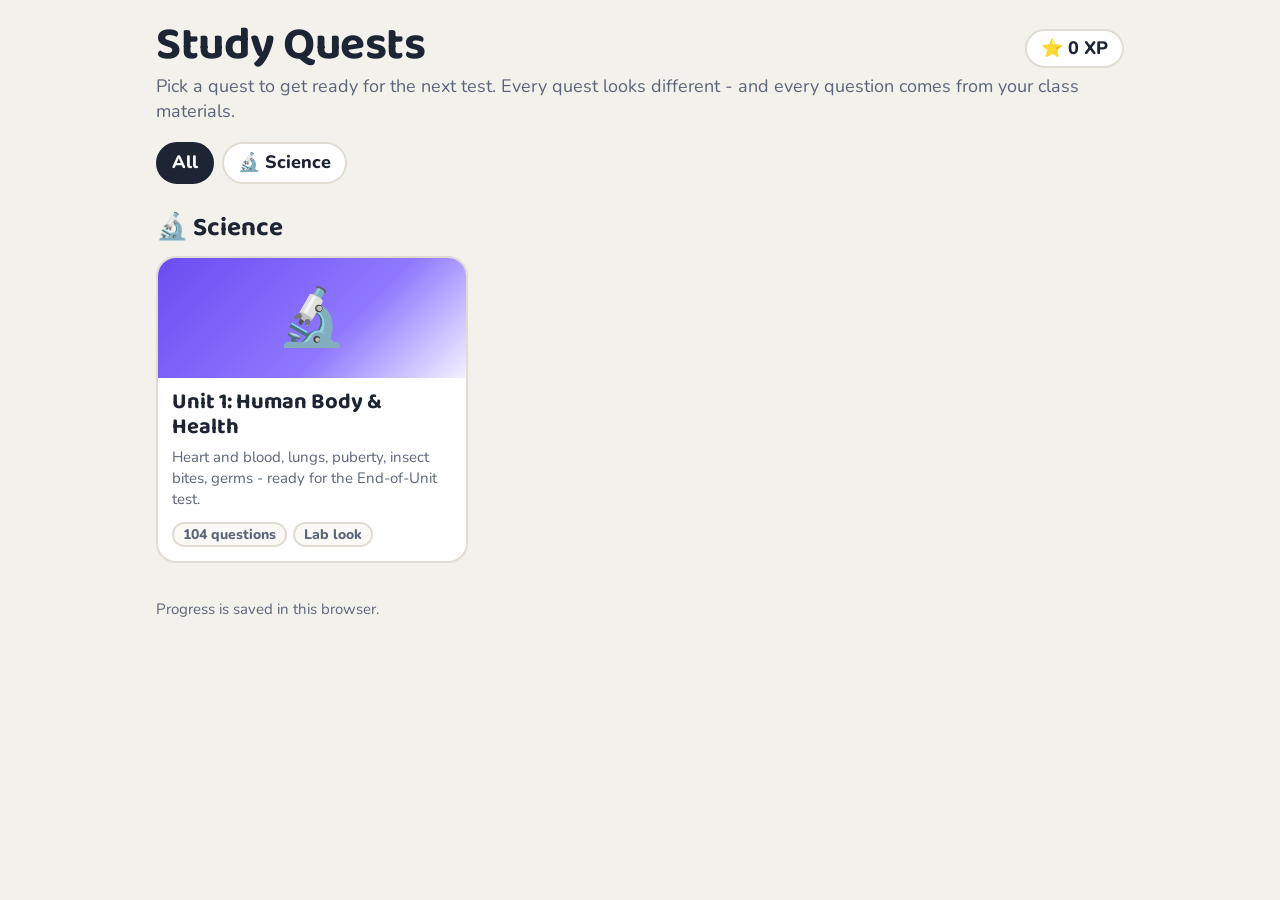
==== index.html @ 309fd0fc "Science Unit 1: audit fixes + Revision Pack coverage (104 questions), written-answer type, diagram l" ====
<!doctype html>
<html lang="en">
<head>
<meta charset="utf-8">
<meta name="viewport" content="width=device-width, initial-scale=1">
<title>Study Quests</title>
<link rel="preconnect" href="https://fonts.googleapis.com">
<link rel="preconnect" href="https://fonts.gstatic.com" crossorigin>
<link rel="stylesheet" href="https://fonts.googleapis.com/css2?family=Baloo+2:wght@600;800&family=Nunito:wght@600;800&display=swap">
<style>
:root{--bg:#f3f1ec;--ink:#1d2433;--soft:#5b6478;--card:#fff;--line:#e0dcd2;--accent:#2f5bea}
*{box-sizing:border-box}
html,body{margin:0}
body{background:var(--bg);color:var(--ink);font-family:"Nunito","Trebuchet MS",system-ui,sans-serif;font-size:18px;line-height:1.4}
.wrap{max-width:1000px;margin:0 auto;padding:22px 16px 80px}
header{display:flex;justify-content:space-between;align-items:flex-end;gap:12px;flex-wrap:wrap;margin-bottom:6px}
h1{font-family:"Baloo 2",system-ui,sans-serif;font-size:46px;line-height:1;margin:0;letter-spacing:-.01em}
.xp{font-weight:800;background:var(--card);border:2px solid var(--line);border-radius:999px;padding:5px 14px}
.lead{color:var(--soft);margin:6px 0 18px}
.filters{display:flex;gap:8px;flex-wrap:wrap;margin-bottom:18px}
.f{font:inherit;font-weight:800;border:2px solid var(--line);background:var(--card);border-radius:999px;padding:6px 14px;cursor:pointer;color:var(--ink)}
.f.on{background:var(--ink);color:#fff;border-color:var(--ink)}
h2{font-family:"Baloo 2",system-ui,sans-serif;font-size:26px;margin:26px 0 10px}
.grid{display:grid;grid-template-columns:repeat(auto-fill,minmax(270px,1fr));gap:16px}
a.card{display:flex;flex-direction:column;text-decoration:none;color:inherit;background:var(--card);border:2px solid var(--line);border-radius:20px;overflow:hidden;transition:transform .15s,box-shadow .15s}
a.card:hover{transform:translateY(-4px);box-shadow:0 12px 28px rgba(20,30,60,.16)}
a.card:focus-visible{outline:3px solid var(--accent)}
.banner{height:120px;display:flex;align-items:center;justify-content:center;font-size:56px;position:relative}
.new{position:absolute;top:10px;right:10px;background:#fff;color:#111;font:800 13px "Nunito",sans-serif;border-radius:999px;padding:3px 10px;letter-spacing:.05em}
.body{padding:12px 14px 14px;display:flex;flex-direction:column;gap:6px;flex:1;min-width:0}
.body h3{margin:0;font-family:"Baloo 2",system-ui,sans-serif;font-size:22px;line-height:1.15}
.body p{margin:0;color:var(--soft);font-size:15px}
.meta{display:flex;gap:6px;flex-wrap:wrap;margin-top:auto;padding-top:6px;font-size:14px;font-weight:800;color:var(--soft)}
.pill{border:2px solid var(--line);border-radius:999px;padding:1px 9px;background:#faf9f6}
.stars{color:#e8a400;letter-spacing:2px}
footer{margin-top:36px;color:var(--soft);font-size:15px}
@media(prefers-reduced-motion:reduce){a.card{transition:none}}
</style>
</head>
<body>
<div class="wrap">
<header><h1>Study Quests</h1><span class="xp" id="xp">⭐ 0 XP</span></header>
<p class="lead">Pick a quest to get ready for the next test. Every quest looks different - and every question comes from your class materials.</p>
<div class="filters" id="filters"></div>
<main id="main"></main>
<footer>Progress is saved in this browser.</footer>
</div>
<script>
const TESTS=[{"id": "science-unit1", "subject": "science", "title": "Unit 1: Human Body & Health", "blurb": "Heart and blood, lungs, puberty, insect bites, germs - ready for the End-of-Unit test.", "date": "2026-10-11", "questions": 104, "mascot": "🔬", "preview": ["#6c4cf1", "#8f78ff", "#f4f1ff"], "themeName": "Lab"}];
const SUBJECTS={"science": "🔬"};
function esc(s){return String(s).replace(/&/g,'&amp;').replace(/</g,'&lt;').replace(/>/g,'&gt;')}
function progress(id){try{const d=JSON.parse(localStorage.getItem('sq:'+id)||'{}');return {xp:d.xp||0,boss:(d.best||{}).boss||0}}catch(e){return {xp:0,boss:0}}}
let filter='all';
function render(){
  let totalXp=0;TESTS.forEach(t=>totalXp+=progress(t.id).xp);
  document.getElementById('xp').textContent='⭐ '+totalXp+' XP';
  const subs=[...new Set(TESTS.map(t=>t.subject))];
  document.getElementById('filters').innerHTML=['all'].concat(subs).map(s=>`<button class="f ${filter===s?'on':''}" data-f="${s}">${s==='all'?'All':(SUBJECTS[s]||'📚')+' '+s.charAt(0).toUpperCase()+s.slice(1)}</button>`).join('');
  document.querySelectorAll('.f').forEach(b=>b.onclick=()=>{filter=b.dataset.f;render()});
  const bySub={};TESTS.filter(t=>filter==='all'||t.subject===filter).forEach(t=>(bySub[t.subject]=bySub[t.subject]||[]).push(t));
  const now=Date.now();
  document.getElementById('main').innerHTML=Object.keys(bySub).map(s=>`<h2>${SUBJECTS[s]||'📚'} ${s.charAt(0).toUpperCase()+s.slice(1)}</h2><div class="grid">${bySub[s].sort((a,b)=>b.date.localeCompare(a.date)).map(t=>{
    const p=progress(t.id),isNew=(now-new Date(t.date).getTime())<8*864e5,st=p.boss>=90?3:p.boss>=70?2:p.boss>=40?1:0;
    return `<a class="card" href="tests/${t.id}/"><div class="banner" style="background:linear-gradient(135deg,${t.preview[0]},${t.preview[1]} 60%,${t.preview[2]})">${t.mascot}${isNew?'<span class="new">NEW</span>':''}</div>
    <div class="body"><h3>${esc(t.title)}</h3><p>${esc(t.blurb)}</p><div class="meta"><span class="pill">${t.questions} questions</span><span class="pill">${esc(t.themeName)} look</span>${p.boss?`<span class="stars">${'★'.repeat(st)}${'☆'.repeat(3-st)}</span> <span>${p.boss}%</span>`:''}</div></div></a>`}).join('')}</div>`).join('')||'<p class="lead">No quests yet.</p>';
}
render();
</script>
</body>
</html>
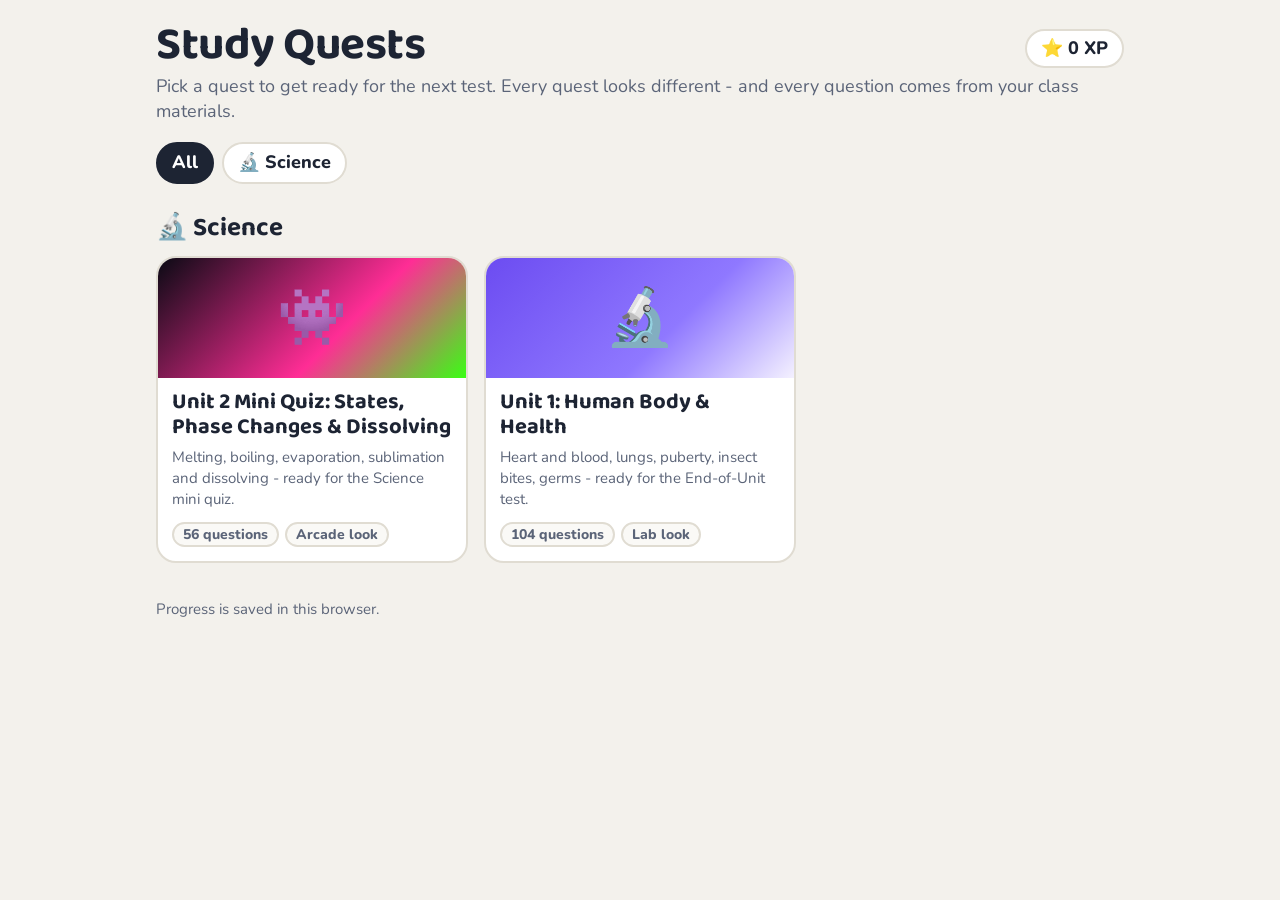
==== commit e51d240a: "science: Unit 2 mini quiz - phase changes, boiling vs evaporation, dissolving" ====
--- a/index.html
+++ b/index.html
@@ -46,7 +46,7 @@
 <footer>Progress is saved in this browser.</footer>
 </div>
 <script>
-const TESTS=[{"id": "science-unit1", "subject": "science", "title": "Unit 1: Human Body & Health", "blurb": "Heart and blood, lungs, puberty, insect bites, germs - ready for the End-of-Unit test.", "date": "2026-10-11", "questions": 104, "mascot": "🔬", "preview": ["#6c4cf1", "#8f78ff", "#f4f1ff"], "themeName": "Lab"}];
+const TESTS=[{"id": "science-unit1", "subject": "science", "title": "Unit 1: Human Body & Health", "blurb": "Heart and blood, lungs, puberty, insect bites, germs - ready for the End-of-Unit test.", "date": "2026-10-11", "questions": 104, "mascot": "🔬", "preview": ["#6c4cf1", "#8f78ff", "#f4f1ff"], "themeName": "Lab"}, {"id": "science-unit2-mini", "subject": "science", "title": "Unit 2 Mini Quiz: States, Phase Changes & Dissolving", "blurb": "Melting, boiling, evaporation, sublimation and dissolving - ready for the Science mini quiz.", "date": "2026-10-30", "questions": 56, "mascot": "👾", "preview": ["#0a0a14", "#ff2d95", "#39ff14"], "themeName": "Arcade"}];
 const SUBJECTS={"science": "🔬"};
 function esc(s){return String(s).replace(/&/g,'&amp;').replace(/</g,'&lt;').replace(/>/g,'&gt;')}
 function progress(id){try{const d=JSON.parse(localStorage.getItem('sq:'+id)||'{}');return {xp:d.xp||0,boss:(d.best||{}).boss||0}}catch(e){return {xp:0,boss:0}}}
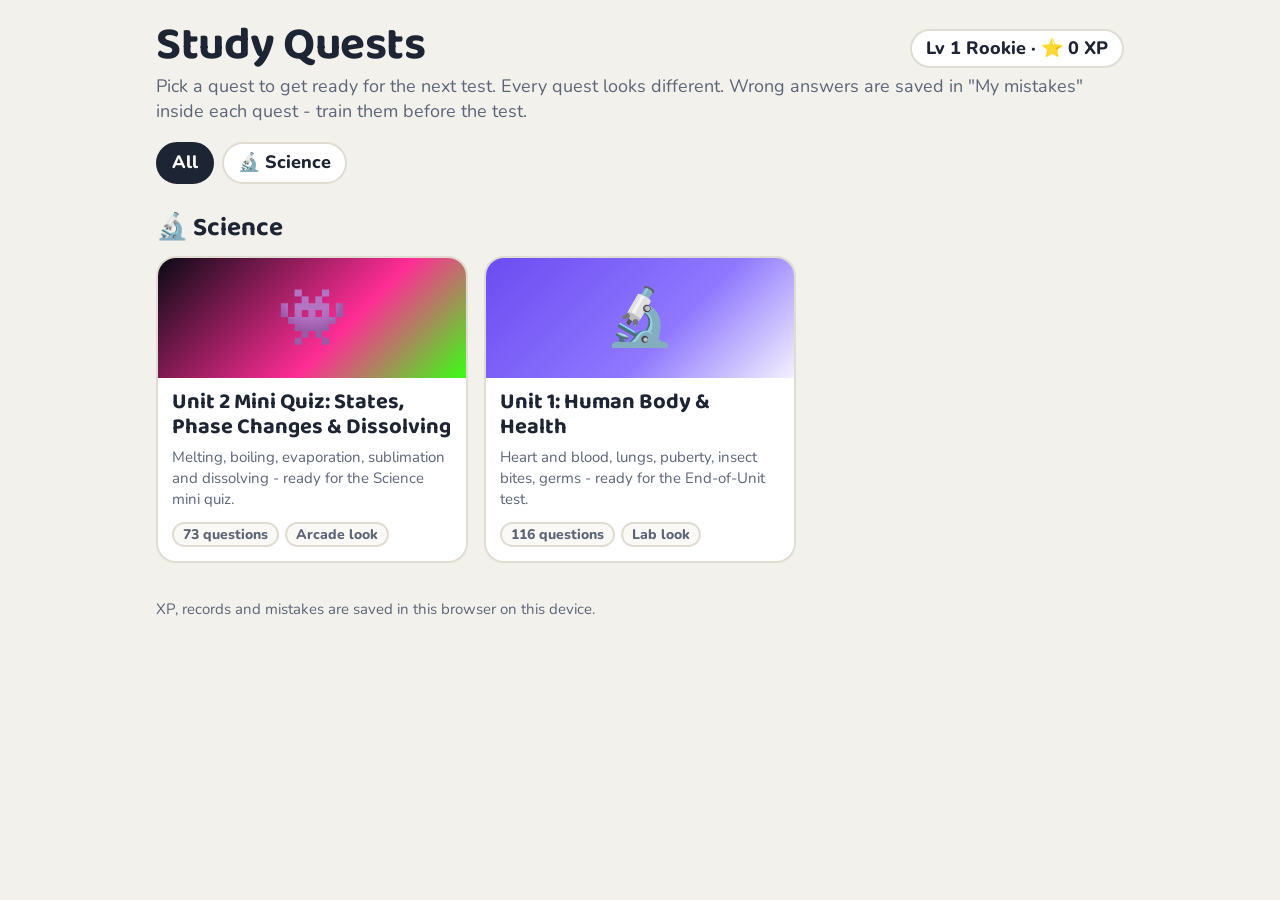
==== commit 7869e3cd: "Engine v2: XP and mistakes saved after every answer, My mistakes training, continue rounds, lightnin" ====
--- a/index.html
+++ b/index.html
@@ -33,6 +33,7 @@
 .meta{display:flex;gap:6px;flex-wrap:wrap;margin-top:auto;padding-top:6px;font-size:14px;font-weight:800;color:var(--soft)}
 .pill{border:2px solid var(--line);border-radius:999px;padding:1px 9px;background:#faf9f6}
 .stars{color:#e8a400;letter-spacing:2px}
+.pill.mist{border-color:#f59e0b;background:#fff6e0;color:#8a5a00}
 footer{margin-top:36px;color:var(--soft);font-size:15px}
 @media(prefers-reduced-motion:reduce){a.card{transition:none}}
 </style>
@@ -40,20 +41,25 @@
 <body>
 <div class="wrap">
 <header><h1>Study Quests</h1><span class="xp" id="xp">⭐ 0 XP</span></header>
-<p class="lead">Pick a quest to get ready for the next test. Every quest looks different - and every question comes from your class materials.</p>
+<p class="lead">Pick a quest to get ready for the next test. Every quest looks different. Wrong answers are saved in "My mistakes" inside each quest - train them before the test.</p>
 <div class="filters" id="filters"></div>
 <main id="main"></main>
-<footer>Progress is saved in this browser.</footer>
+<footer>XP, records and mistakes are saved in this browser on this device.</footer>
 </div>
 <script>
-const TESTS=[{"id": "science-unit1", "subject": "science", "title": "Unit 1: Human Body & Health", "blurb": "Heart and blood, lungs, puberty, insect bites, germs - ready for the End-of-Unit test.", "date": "2026-10-11", "questions": 104, "mascot": "🔬", "preview": ["#6c4cf1", "#8f78ff", "#f4f1ff"], "themeName": "Lab"}, {"id": "science-unit2-mini", "subject": "science", "title": "Unit 2 Mini Quiz: States, Phase Changes & Dissolving", "blurb": "Melting, boiling, evaporation, sublimation and dissolving - ready for the Science mini quiz.", "date": "2026-10-30", "questions": 56, "mascot": "👾", "preview": ["#0a0a14", "#ff2d95", "#39ff14"], "themeName": "Arcade"}];
+const TESTS=[{"id": "science-unit1", "subject": "science", "title": "Unit 1: Human Body & Health", "blurb": "Heart and blood, lungs, puberty, insect bites, germs - ready for the End-of-Unit test.", "date": "2026-10-11", "questions": 116, "mascot": "🔬", "preview": ["#6c4cf1", "#8f78ff", "#f4f1ff"], "themeName": "Lab"}, {"id": "science-unit2-mini", "subject": "science", "title": "Unit 2 Mini Quiz: States, Phase Changes & Dissolving", "blurb": "Melting, boiling, evaporation, sublimation and dissolving - ready for the Science mini quiz.", "date": "2026-10-30", "questions": 73, "mascot": "👾", "preview": ["#0a0a14", "#ff2d95", "#39ff14"], "themeName": "Arcade"}];
 const SUBJECTS={"science": "🔬"};
 function esc(s){return String(s).replace(/&/g,'&amp;').replace(/</g,'&lt;').replace(/>/g,'&gt;')}
-function progress(id){try{const d=JSON.parse(localStorage.getItem('sq:'+id)||'{}');return {xp:d.xp||0,boss:(d.best||{}).boss||0}}catch(e){return {xp:0,boss:0}}}
+function progress(id){try{const d=JSON.parse(localStorage.getItem('sq:'+id)||'{}');return {xp:d.xp||0,boss:(d.best||{}).boss||0,mist:Object.keys(d.mist||{}).length}}catch(e){return {xp:0,boss:0,mist:0}}}
+const LEVELS=['Rookie','Explorer','Apprentice','Investigator','Scholar','Expert','Master','Genius','Professor','Legend'];
+function lvlFrom(L){return 25*(L-1)*(L+2)}
+function level(xp){let L=1;while(xp>=lvlFrom(L+1))L++;return {L,name:LEVELS[Math.min(L,LEVELS.length)-1]}}
+function streak(){try{const p=JSON.parse(localStorage.getItem('sq:profile')||'{}');const d=x=>x.getFullYear()+'-'+String(x.getMonth()+1).padStart(2,'0')+'-'+String(x.getDate()).padStart(2,'0');const n=new Date(),y=new Date();y.setDate(n.getDate()-1);return (p.day===d(n)||p.day===d(y))?(p.streak||0):0}catch(e){return 0}}
 let filter='all';
 function render(){
   let totalXp=0;TESTS.forEach(t=>totalXp+=progress(t.id).xp);
-  document.getElementById('xp').textContent='⭐ '+totalXp+' XP';
+  const lv=level(totalXp),st=streak();
+  document.getElementById('xp').textContent='Lv '+lv.L+' '+lv.name+' · ⭐ '+totalXp+' XP'+(st?' · 🔥 '+st:'');
   const subs=[...new Set(TESTS.map(t=>t.subject))];
   document.getElementById('filters').innerHTML=['all'].concat(subs).map(s=>`<button class="f ${filter===s?'on':''}" data-f="${s}">${s==='all'?'All':(SUBJECTS[s]||'📚')+' '+s.charAt(0).toUpperCase()+s.slice(1)}</button>`).join('');
   document.querySelectorAll('.f').forEach(b=>b.onclick=()=>{filter=b.dataset.f;render()});
@@ -62,7 +68,7 @@
   document.getElementById('main').innerHTML=Object.keys(bySub).map(s=>`<h2>${SUBJECTS[s]||'📚'} ${s.charAt(0).toUpperCase()+s.slice(1)}</h2><div class="grid">${bySub[s].sort((a,b)=>b.date.localeCompare(a.date)).map(t=>{
     const p=progress(t.id),isNew=(now-new Date(t.date).getTime())<8*864e5,st=p.boss>=90?3:p.boss>=70?2:p.boss>=40?1:0;
     return `<a class="card" href="tests/${t.id}/"><div class="banner" style="background:linear-gradient(135deg,${t.preview[0]},${t.preview[1]} 60%,${t.preview[2]})">${t.mascot}${isNew?'<span class="new">NEW</span>':''}</div>
-    <div class="body"><h3>${esc(t.title)}</h3><p>${esc(t.blurb)}</p><div class="meta"><span class="pill">${t.questions} questions</span><span class="pill">${esc(t.themeName)} look</span>${p.boss?`<span class="stars">${'★'.repeat(st)}${'☆'.repeat(3-st)}</span> <span>${p.boss}%</span>`:''}</div></div></a>`}).join('')}</div>`).join('')||'<p class="lead">No quests yet.</p>';
+    <div class="body"><h3>${esc(t.title)}</h3><p>${esc(t.blurb)}</p><div class="meta"><span class="pill">${t.questions} questions</span><span class="pill">${esc(t.themeName)} look</span>${p.mist?`<span class="pill mist">🎯 ${p.mist} to fix</span>`:''}${p.boss?`<span class="stars">${'★'.repeat(st)}${'☆'.repeat(3-st)}</span> <span>${p.boss}%</span>`:''}</div></div></a>`}).join('')}</div>`).join('')||'<p class="lead">No quests yet.</p>';
 }
 render();
 </script>
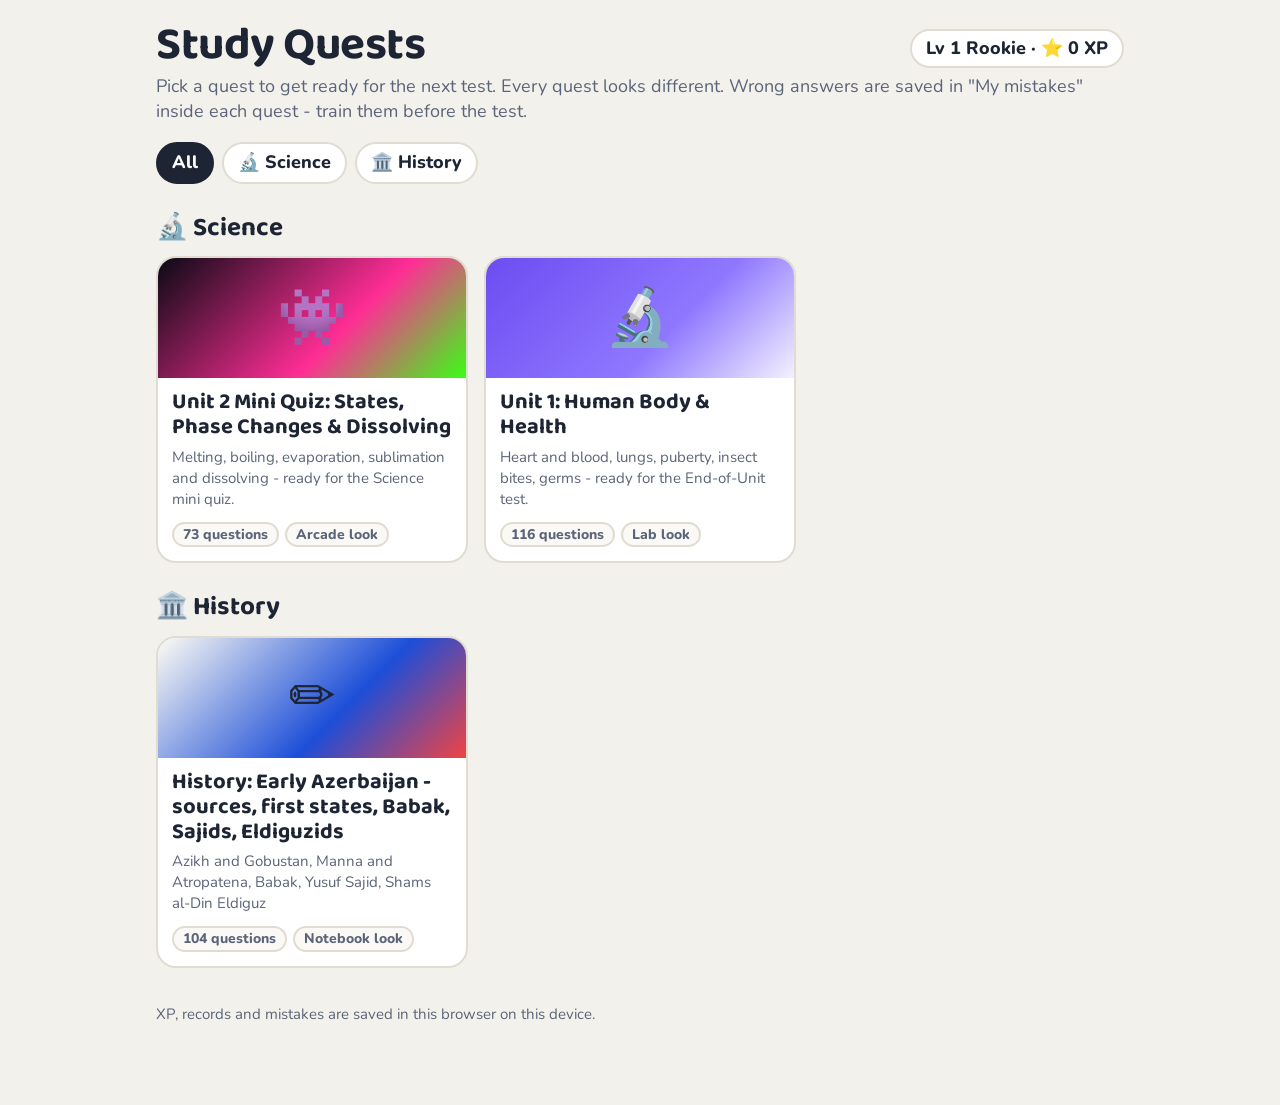
==== commit 3a154a9e: "history: Early Azerbaijan (sources, first states, Babak, Sajids, Eldiguzids)" ====
--- a/index.html
+++ b/index.html
@@ -47,8 +47,8 @@
 <footer>XP, records and mistakes are saved in this browser on this device.</footer>
 </div>
 <script>
-const TESTS=[{"id": "science-unit1", "subject": "science", "title": "Unit 1: Human Body & Health", "blurb": "Heart and blood, lungs, puberty, insect bites, germs - ready for the End-of-Unit test.", "date": "2026-10-11", "questions": 116, "mascot": "🔬", "preview": ["#6c4cf1", "#8f78ff", "#f4f1ff"], "themeName": "Lab"}, {"id": "science-unit2-mini", "subject": "science", "title": "Unit 2 Mini Quiz: States, Phase Changes & Dissolving", "blurb": "Melting, boiling, evaporation, sublimation and dissolving - ready for the Science mini quiz.", "date": "2026-10-30", "questions": 73, "mascot": "👾", "preview": ["#0a0a14", "#ff2d95", "#39ff14"], "themeName": "Arcade"}];
-const SUBJECTS={"science": "🔬"};
+const TESTS=[{"id": "science-unit1", "subject": "science", "title": "Unit 1: Human Body & Health", "blurb": "Heart and blood, lungs, puberty, insect bites, germs - ready for the End-of-Unit test.", "date": "2026-10-11", "questions": 116, "mascot": "🔬", "preview": ["#6c4cf1", "#8f78ff", "#f4f1ff"], "themeName": "Lab"}, {"id": "science-unit2-mini", "subject": "science", "title": "Unit 2 Mini Quiz: States, Phase Changes & Dissolving", "blurb": "Melting, boiling, evaporation, sublimation and dissolving - ready for the Science mini quiz.", "date": "2026-10-30", "questions": 73, "mascot": "👾", "preview": ["#0a0a14", "#ff2d95", "#39ff14"], "themeName": "Arcade"}, {"id": "history-grade5-early-states", "subject": "history", "title": "History: Early Azerbaijan - sources, first states, Babak, Sajids, Eldiguzids", "blurb": "Azikh and Gobustan, Manna and Atropatena, Babak, Yusuf Sajid, Shams al-Din Eldiguz", "date": "2026-11-04", "questions": 104, "mascot": "✏️", "preview": ["#fdfcf3", "#1d4ed8", "#ef4444"], "themeName": "Notebook"}];
+const SUBJECTS={"science": "🔬", "history": "🏛️"};
 function esc(s){return String(s).replace(/&/g,'&amp;').replace(/</g,'&lt;').replace(/>/g,'&gt;')}
 function progress(id){try{const d=JSON.parse(localStorage.getItem('sq:'+id)||'{}');return {xp:d.xp||0,boss:(d.best||{}).boss||0,mist:Object.keys(d.mist||{}).length}}catch(e){return {xp:0,boss:0,mist:0}}}
 const LEVELS=['Rookie','Explorer','Apprentice','Investigator','Scholar','Expert','Master','Genius','Professor','Legend'];
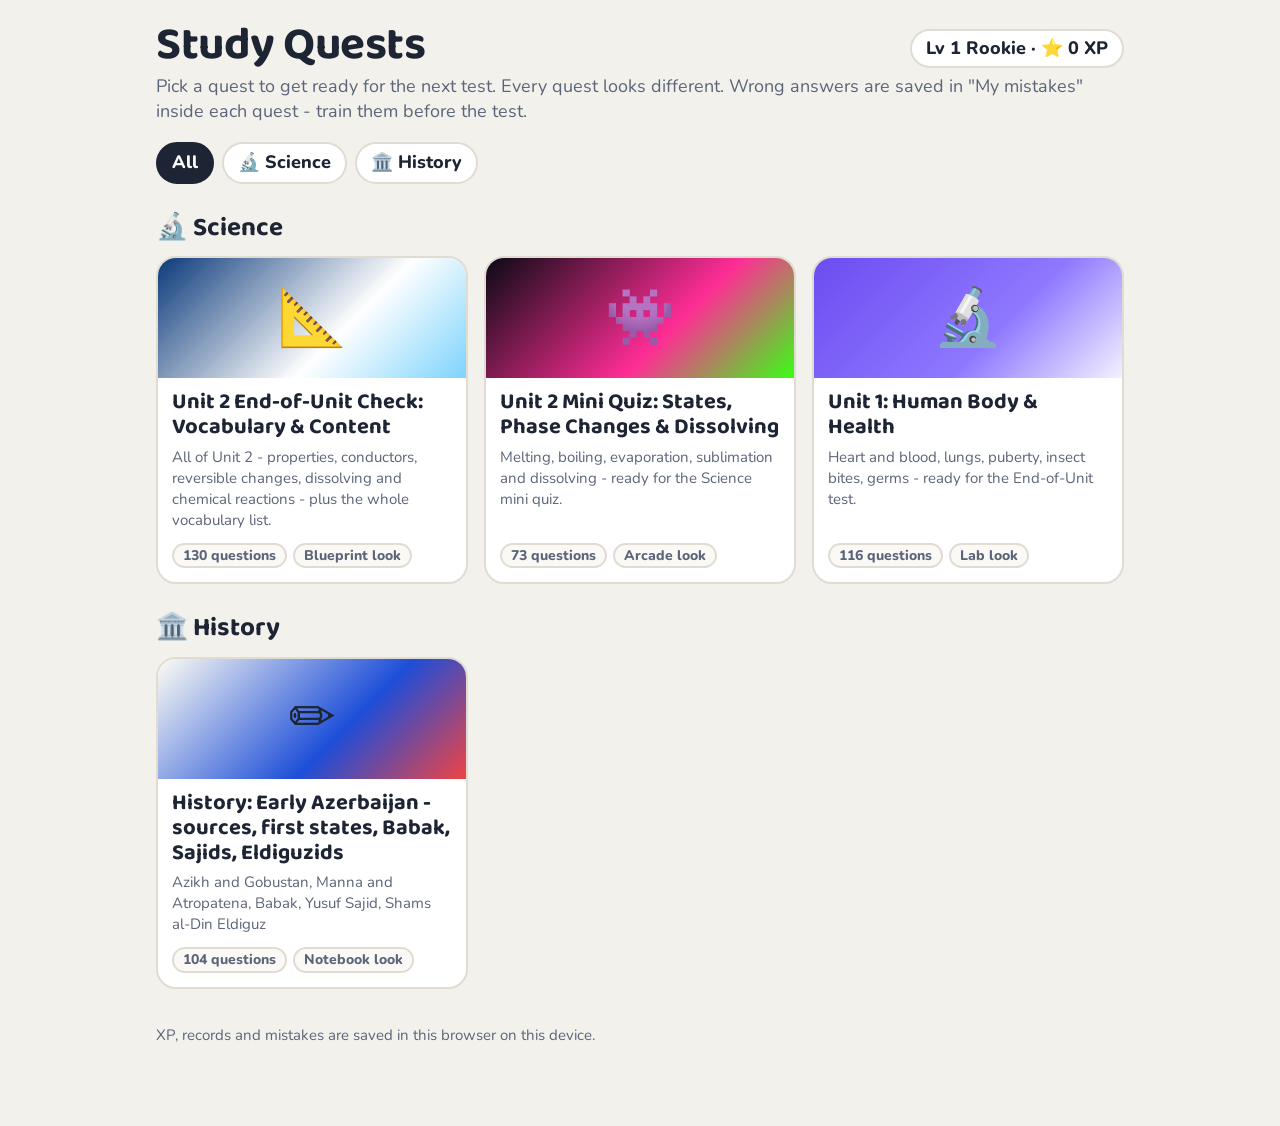
==== commit ca7cbef1: "science: Unit 2 End-of-Unit Check - vocabulary (all 18 list words) + content, 130 questions Co-Autho" ====
--- a/index.html
+++ b/index.html
@@ -47,7 +47,7 @@
 <footer>XP, records and mistakes are saved in this browser on this device.</footer>
 </div>
 <script>
-const TESTS=[{"id": "science-unit1", "subject": "science", "title": "Unit 1: Human Body & Health", "blurb": "Heart and blood, lungs, puberty, insect bites, germs - ready for the End-of-Unit test.", "date": "2026-10-11", "questions": 116, "mascot": "🔬", "preview": ["#6c4cf1", "#8f78ff", "#f4f1ff"], "themeName": "Lab"}, {"id": "science-unit2-mini", "subject": "science", "title": "Unit 2 Mini Quiz: States, Phase Changes & Dissolving", "blurb": "Melting, boiling, evaporation, sublimation and dissolving - ready for the Science mini quiz.", "date": "2026-10-30", "questions": 73, "mascot": "👾", "preview": ["#0a0a14", "#ff2d95", "#39ff14"], "themeName": "Arcade"}, {"id": "history-grade5-early-states", "subject": "history", "title": "History: Early Azerbaijan - sources, first states, Babak, Sajids, Eldiguzids", "blurb": "Azikh and Gobustan, Manna and Atropatena, Babak, Yusuf Sajid, Shams al-Din Eldiguz", "date": "2026-11-04", "questions": 104, "mascot": "✏️", "preview": ["#fdfcf3", "#1d4ed8", "#ef4444"], "themeName": "Notebook"}];
+const TESTS=[{"id": "science-unit1", "subject": "science", "title": "Unit 1: Human Body & Health", "blurb": "Heart and blood, lungs, puberty, insect bites, germs - ready for the End-of-Unit test.", "date": "2026-10-11", "questions": 116, "mascot": "🔬", "preview": ["#6c4cf1", "#8f78ff", "#f4f1ff"], "themeName": "Lab"}, {"id": "science-unit2-mini", "subject": "science", "title": "Unit 2 Mini Quiz: States, Phase Changes & Dissolving", "blurb": "Melting, boiling, evaporation, sublimation and dissolving - ready for the Science mini quiz.", "date": "2026-10-30", "questions": 73, "mascot": "👾", "preview": ["#0a0a14", "#ff2d95", "#39ff14"], "themeName": "Arcade"}, {"id": "history-grade5-early-states", "subject": "history", "title": "History: Early Azerbaijan - sources, first states, Babak, Sajids, Eldiguzids", "blurb": "Azikh and Gobustan, Manna and Atropatena, Babak, Yusuf Sajid, Shams al-Din Eldiguz", "date": "2026-11-04", "questions": 104, "mascot": "✏️", "preview": ["#fdfcf3", "#1d4ed8", "#ef4444"], "themeName": "Notebook"}, {"id": "science-unit2-end", "subject": "science", "title": "Unit 2 End-of-Unit Check: Vocabulary & Content", "blurb": "All of Unit 2 - properties, conductors, reversible changes, dissolving and chemical reactions - plus the whole vocabulary list.", "date": "2026-11-21", "questions": 130, "mascot": "📐", "preview": ["#0b3a7a", "#ffffff", "#7dd3fc"], "themeName": "Blueprint"}];
 const SUBJECTS={"science": "🔬", "history": "🏛️"};
 function esc(s){return String(s).replace(/&/g,'&amp;').replace(/</g,'&lt;').replace(/>/g,'&gt;')}
 function progress(id){try{const d=JSON.parse(localStorage.getItem('sq:'+id)||'{}');return {xp:d.xp||0,boss:(d.best||{}).boss||0,mist:Object.keys(d.mist||{}).length}}catch(e){return {xp:0,boss:0,mist:0}}}
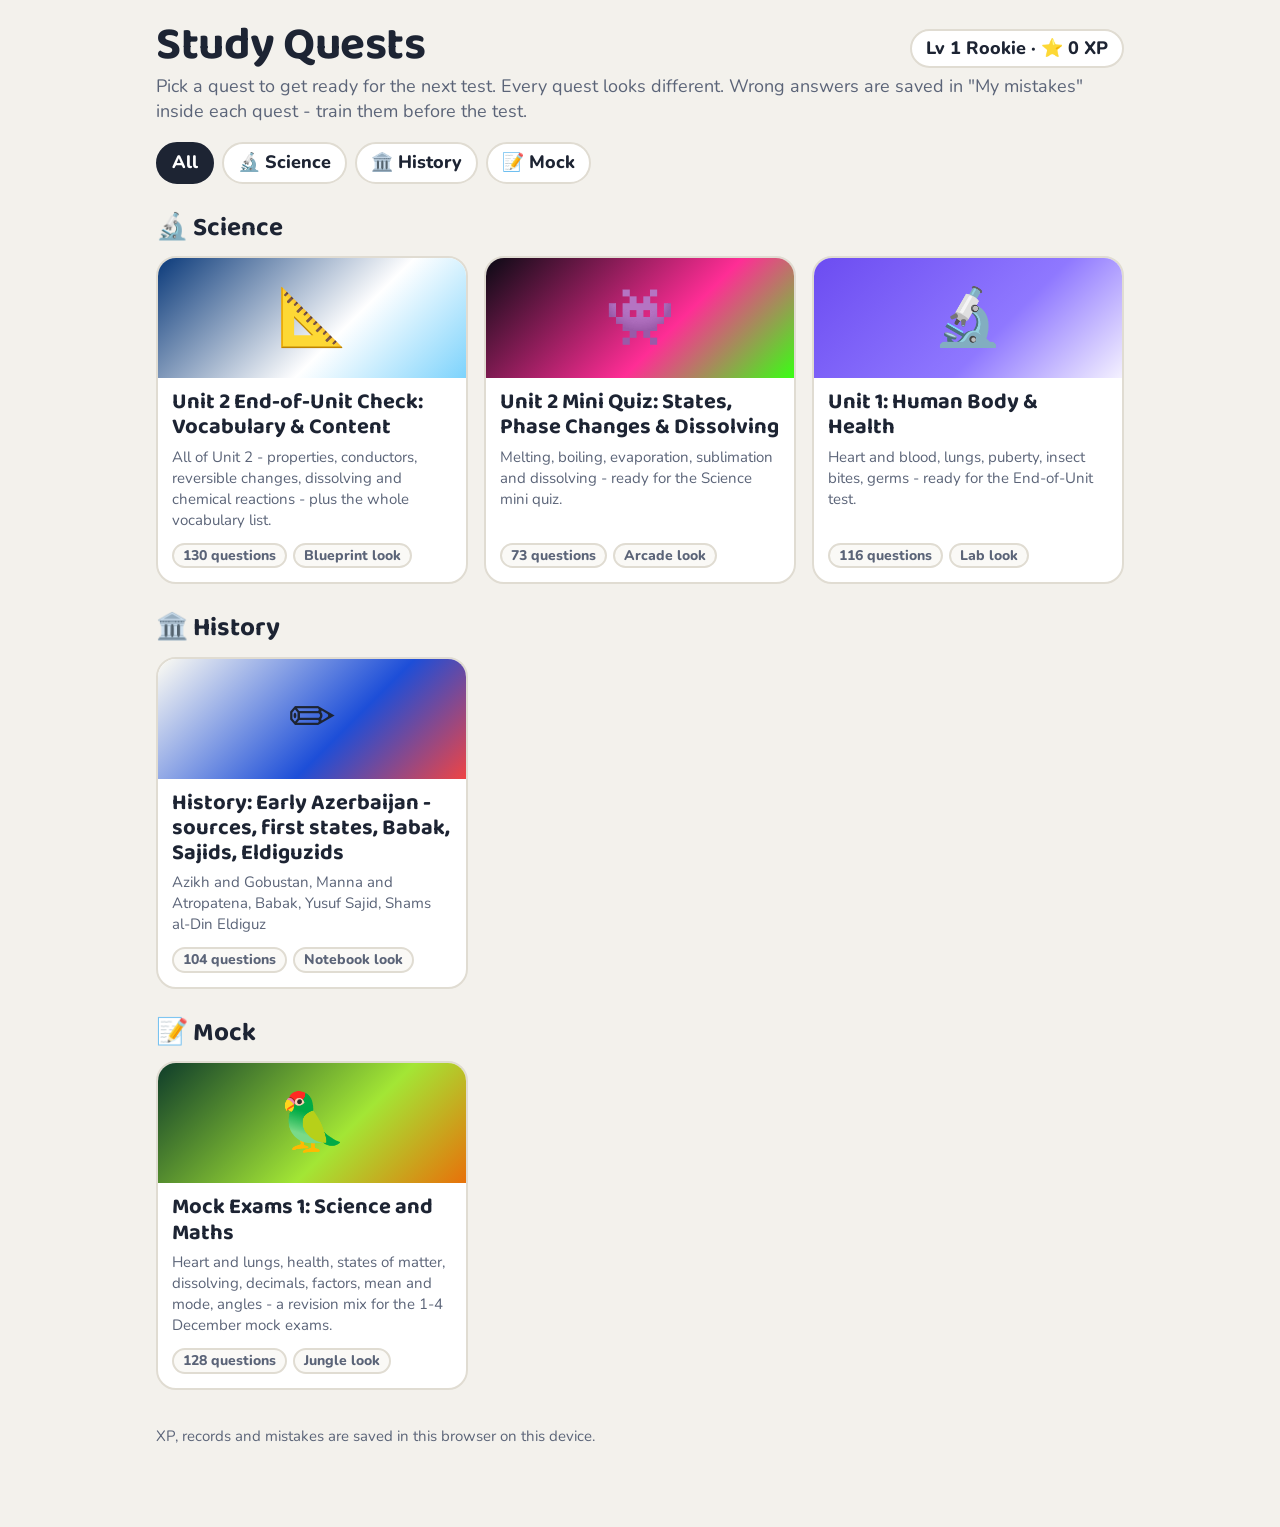
==== commit 732c3927: "mock: Mock Exams 1 - Science and Maths revision mix (8 topics, 128 questions) Co-Authored-By: Claude" ====
--- a/index.html
+++ b/index.html
@@ -47,8 +47,8 @@
 <footer>XP, records and mistakes are saved in this browser on this device.</footer>
 </div>
 <script>
-const TESTS=[{"id": "science-unit1", "subject": "science", "title": "Unit 1: Human Body & Health", "blurb": "Heart and blood, lungs, puberty, insect bites, germs - ready for the End-of-Unit test.", "date": "2026-10-11", "questions": 116, "mascot": "🔬", "preview": ["#6c4cf1", "#8f78ff", "#f4f1ff"], "themeName": "Lab"}, {"id": "science-unit2-mini", "subject": "science", "title": "Unit 2 Mini Quiz: States, Phase Changes & Dissolving", "blurb": "Melting, boiling, evaporation, sublimation and dissolving - ready for the Science mini quiz.", "date": "2026-10-30", "questions": 73, "mascot": "👾", "preview": ["#0a0a14", "#ff2d95", "#39ff14"], "themeName": "Arcade"}, {"id": "history-grade5-early-states", "subject": "history", "title": "History: Early Azerbaijan - sources, first states, Babak, Sajids, Eldiguzids", "blurb": "Azikh and Gobustan, Manna and Atropatena, Babak, Yusuf Sajid, Shams al-Din Eldiguz", "date": "2026-11-04", "questions": 104, "mascot": "✏️", "preview": ["#fdfcf3", "#1d4ed8", "#ef4444"], "themeName": "Notebook"}, {"id": "science-unit2-end", "subject": "science", "title": "Unit 2 End-of-Unit Check: Vocabulary & Content", "blurb": "All of Unit 2 - properties, conductors, reversible changes, dissolving and chemical reactions - plus the whole vocabulary list.", "date": "2026-11-21", "questions": 130, "mascot": "📐", "preview": ["#0b3a7a", "#ffffff", "#7dd3fc"], "themeName": "Blueprint"}];
-const SUBJECTS={"science": "🔬", "history": "🏛️"};
+const TESTS=[{"id": "science-unit1", "subject": "science", "title": "Unit 1: Human Body & Health", "blurb": "Heart and blood, lungs, puberty, insect bites, germs - ready for the End-of-Unit test.", "date": "2026-10-11", "questions": 116, "mascot": "🔬", "preview": ["#6c4cf1", "#8f78ff", "#f4f1ff"], "themeName": "Lab"}, {"id": "science-unit2-mini", "subject": "science", "title": "Unit 2 Mini Quiz: States, Phase Changes & Dissolving", "blurb": "Melting, boiling, evaporation, sublimation and dissolving - ready for the Science mini quiz.", "date": "2026-10-30", "questions": 73, "mascot": "👾", "preview": ["#0a0a14", "#ff2d95", "#39ff14"], "themeName": "Arcade"}, {"id": "history-grade5-early-states", "subject": "history", "title": "History: Early Azerbaijan - sources, first states, Babak, Sajids, Eldiguzids", "blurb": "Azikh and Gobustan, Manna and Atropatena, Babak, Yusuf Sajid, Shams al-Din Eldiguz", "date": "2026-11-04", "questions": 104, "mascot": "✏️", "preview": ["#fdfcf3", "#1d4ed8", "#ef4444"], "themeName": "Notebook"}, {"id": "science-unit2-end", "subject": "science", "title": "Unit 2 End-of-Unit Check: Vocabulary & Content", "blurb": "All of Unit 2 - properties, conductors, reversible changes, dissolving and chemical reactions - plus the whole vocabulary list.", "date": "2026-11-21", "questions": 130, "mascot": "📐", "preview": ["#0b3a7a", "#ffffff", "#7dd3fc"], "themeName": "Blueprint"}, {"id": "mock1-checkpoint-dec", "subject": "mock", "title": "Mock Exams 1: Science and Maths", "blurb": "Heart and lungs, health, states of matter, dissolving, decimals, factors, mean and mode, angles - a revision mix for the 1-4 December mock exams.", "date": "2026-11-21", "questions": 128, "mascot": "🦜", "preview": ["#0f3d2a", "#a3e635", "#e8710a"], "themeName": "Jungle"}];
+const SUBJECTS={"history": "🏛️", "science": "🔬", "mock": "📝"};
 function esc(s){return String(s).replace(/&/g,'&amp;').replace(/</g,'&lt;').replace(/>/g,'&gt;')}
 function progress(id){try{const d=JSON.parse(localStorage.getItem('sq:'+id)||'{}');return {xp:d.xp||0,boss:(d.best||{}).boss||0,mist:Object.keys(d.mist||{}).length}}catch(e){return {xp:0,boss:0,mist:0}}}
 const LEVELS=['Rookie','Explorer','Apprentice','Investigator','Scholar','Expert','Master','Genius','Professor','Legend'];
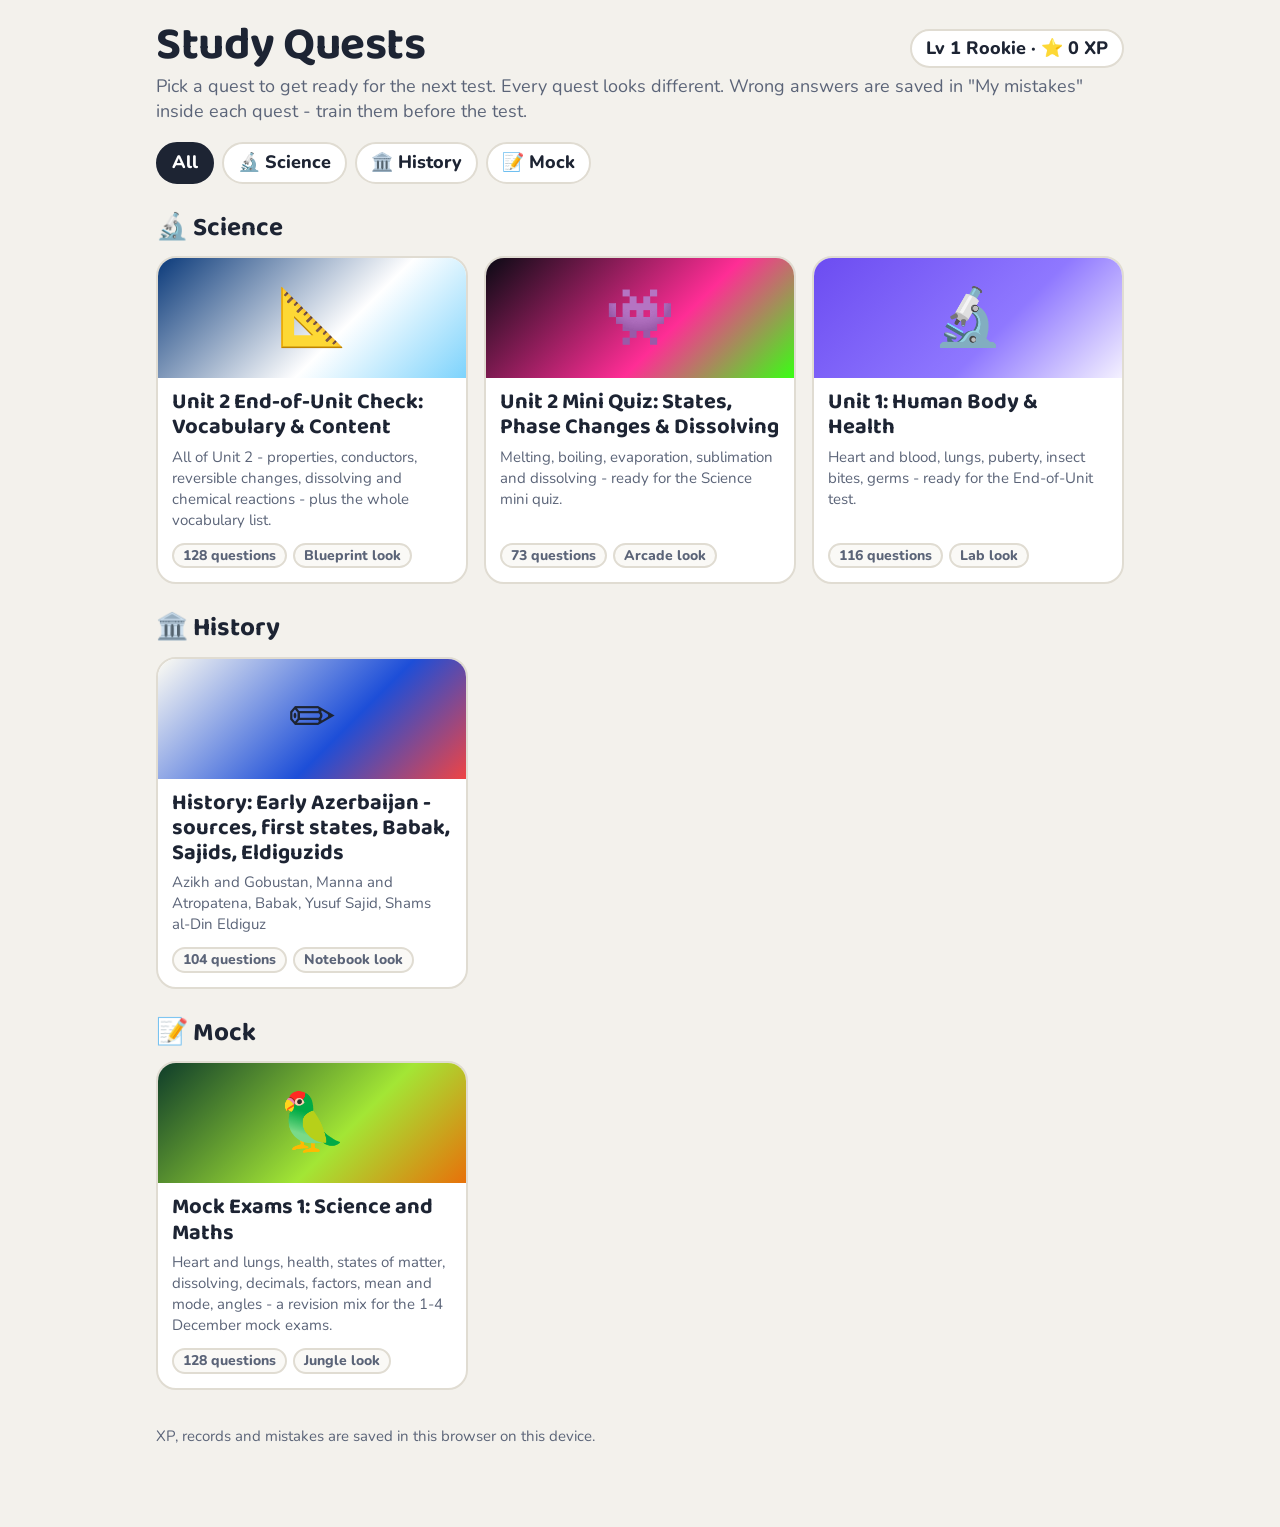
==== commit add76d3e: "science unit2 end: questions by topic not by lesson; drop ambiguous reversible spot" ====
--- a/index.html
+++ b/index.html
@@ -47,8 +47,8 @@
 <footer>XP, records and mistakes are saved in this browser on this device.</footer>
 </div>
 <script>
-const TESTS=[{"id": "science-unit1", "subject": "science", "title": "Unit 1: Human Body & Health", "blurb": "Heart and blood, lungs, puberty, insect bites, germs - ready for the End-of-Unit test.", "date": "2026-10-11", "questions": 116, "mascot": "🔬", "preview": ["#6c4cf1", "#8f78ff", "#f4f1ff"], "themeName": "Lab"}, {"id": "science-unit2-mini", "subject": "science", "title": "Unit 2 Mini Quiz: States, Phase Changes & Dissolving", "blurb": "Melting, boiling, evaporation, sublimation and dissolving - ready for the Science mini quiz.", "date": "2026-10-30", "questions": 73, "mascot": "👾", "preview": ["#0a0a14", "#ff2d95", "#39ff14"], "themeName": "Arcade"}, {"id": "history-grade5-early-states", "subject": "history", "title": "History: Early Azerbaijan - sources, first states, Babak, Sajids, Eldiguzids", "blurb": "Azikh and Gobustan, Manna and Atropatena, Babak, Yusuf Sajid, Shams al-Din Eldiguz", "date": "2026-11-04", "questions": 104, "mascot": "✏️", "preview": ["#fdfcf3", "#1d4ed8", "#ef4444"], "themeName": "Notebook"}, {"id": "science-unit2-end", "subject": "science", "title": "Unit 2 End-of-Unit Check: Vocabulary & Content", "blurb": "All of Unit 2 - properties, conductors, reversible changes, dissolving and chemical reactions - plus the whole vocabulary list.", "date": "2026-11-21", "questions": 130, "mascot": "📐", "preview": ["#0b3a7a", "#ffffff", "#7dd3fc"], "themeName": "Blueprint"}, {"id": "mock1-checkpoint-dec", "subject": "mock", "title": "Mock Exams 1: Science and Maths", "blurb": "Heart and lungs, health, states of matter, dissolving, decimals, factors, mean and mode, angles - a revision mix for the 1-4 December mock exams.", "date": "2026-11-21", "questions": 128, "mascot": "🦜", "preview": ["#0f3d2a", "#a3e635", "#e8710a"], "themeName": "Jungle"}];
-const SUBJECTS={"history": "🏛️", "science": "🔬", "mock": "📝"};
+const TESTS=[{"id": "science-unit1", "subject": "science", "title": "Unit 1: Human Body & Health", "blurb": "Heart and blood, lungs, puberty, insect bites, germs - ready for the End-of-Unit test.", "date": "2026-10-11", "questions": 116, "mascot": "🔬", "preview": ["#6c4cf1", "#8f78ff", "#f4f1ff"], "themeName": "Lab"}, {"id": "science-unit2-mini", "subject": "science", "title": "Unit 2 Mini Quiz: States, Phase Changes & Dissolving", "blurb": "Melting, boiling, evaporation, sublimation and dissolving - ready for the Science mini quiz.", "date": "2026-10-30", "questions": 73, "mascot": "👾", "preview": ["#0a0a14", "#ff2d95", "#39ff14"], "themeName": "Arcade"}, {"id": "history-grade5-early-states", "subject": "history", "title": "History: Early Azerbaijan - sources, first states, Babak, Sajids, Eldiguzids", "blurb": "Azikh and Gobustan, Manna and Atropatena, Babak, Yusuf Sajid, Shams al-Din Eldiguz", "date": "2026-11-04", "questions": 104, "mascot": "✏️", "preview": ["#fdfcf3", "#1d4ed8", "#ef4444"], "themeName": "Notebook"}, {"id": "science-unit2-end", "subject": "science", "title": "Unit 2 End-of-Unit Check: Vocabulary & Content", "blurb": "All of Unit 2 - properties, conductors, reversible changes, dissolving and chemical reactions - plus the whole vocabulary list.", "date": "2026-11-21", "questions": 128, "mascot": "📐", "preview": ["#0b3a7a", "#ffffff", "#7dd3fc"], "themeName": "Blueprint"}, {"id": "mock1-checkpoint-dec", "subject": "mock", "title": "Mock Exams 1: Science and Maths", "blurb": "Heart and lungs, health, states of matter, dissolving, decimals, factors, mean and mode, angles - a revision mix for the 1-4 December mock exams.", "date": "2026-11-21", "questions": 128, "mascot": "🦜", "preview": ["#0f3d2a", "#a3e635", "#e8710a"], "themeName": "Jungle"}];
+const SUBJECTS={"science": "🔬", "history": "🏛️", "mock": "📝"};
 function esc(s){return String(s).replace(/&/g,'&amp;').replace(/</g,'&lt;').replace(/>/g,'&gt;')}
 function progress(id){try{const d=JSON.parse(localStorage.getItem('sq:'+id)||'{}');return {xp:d.xp||0,boss:(d.best||{}).boss||0,mist:Object.keys(d.mist||{}).length}}catch(e){return {xp:0,boss:0,mist:0}}}
 const LEVELS=['Rookie','Explorer','Apprentice','Investigator','Scholar','Expert','Master','Genius','Professor','Legend'];
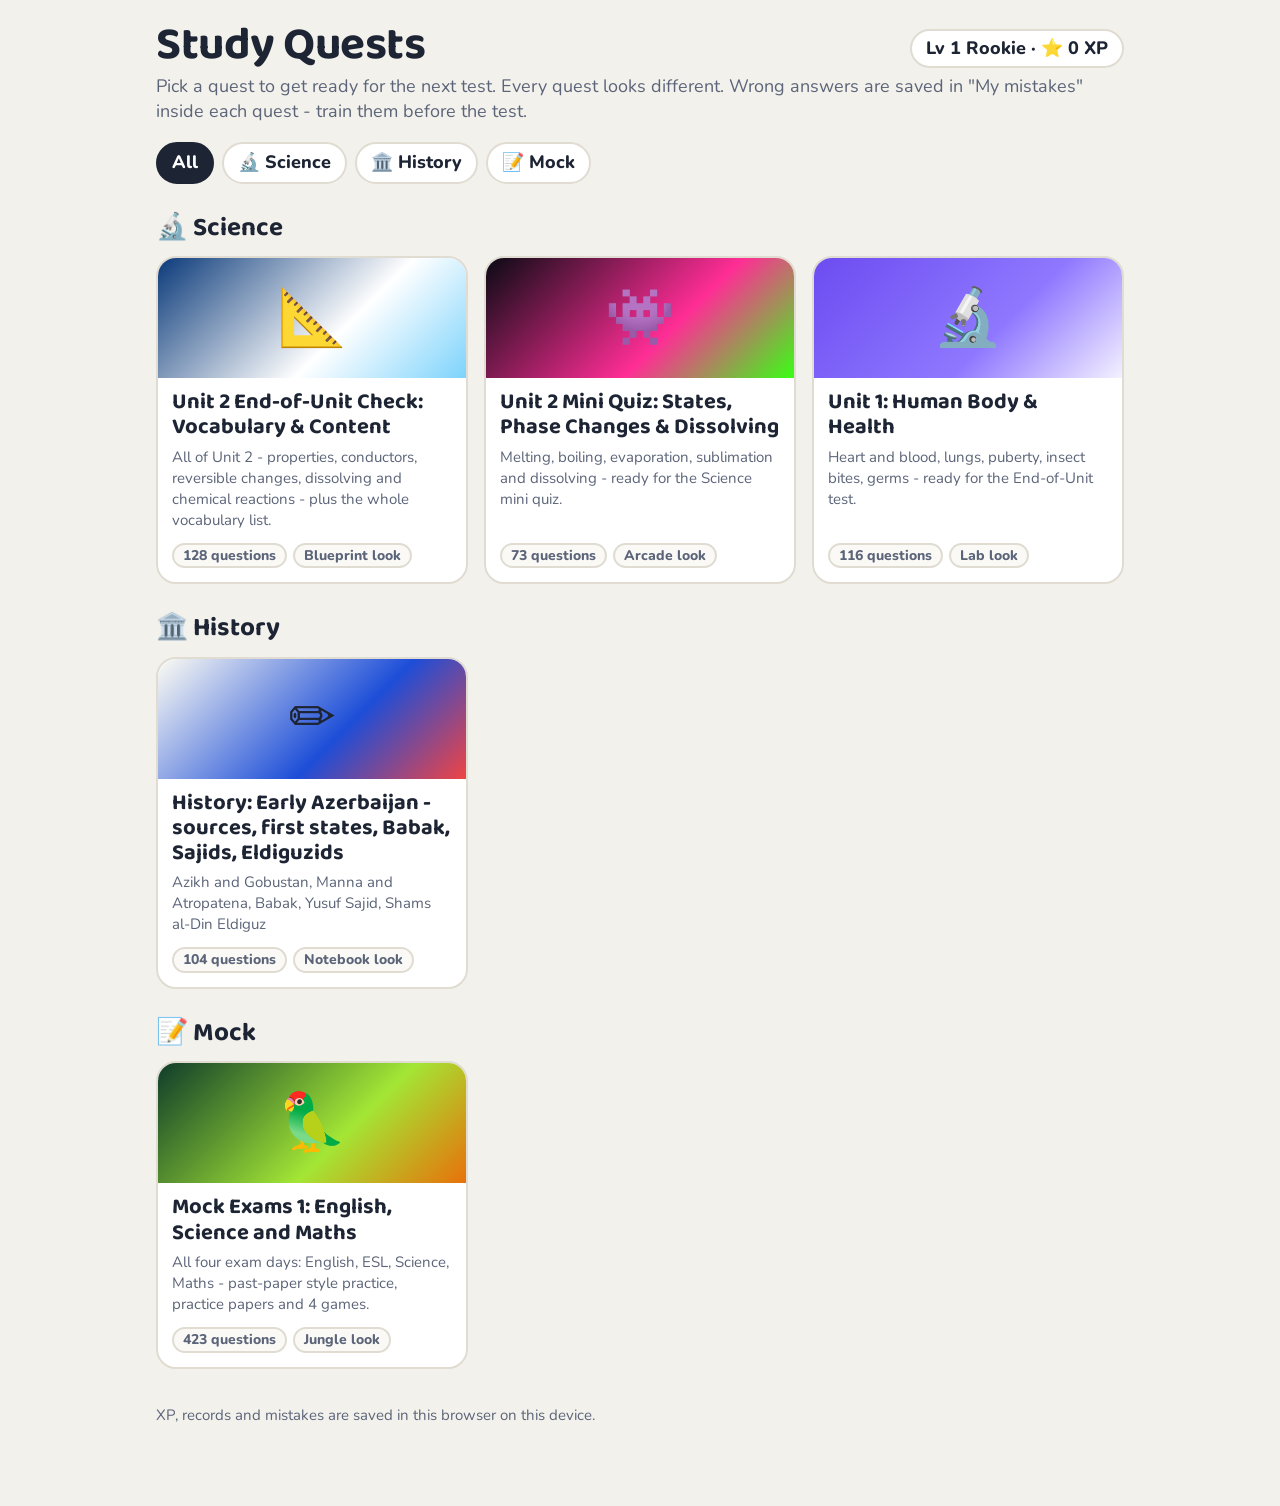
==== commit e2ce3c32: "mock: all four exam days - past-paper style English, ESL, Science, Maths (+295 questions), practice " ====
--- a/index.html
+++ b/index.html
@@ -47,8 +47,8 @@
 <footer>XP, records and mistakes are saved in this browser on this device.</footer>
 </div>
 <script>
-const TESTS=[{"id": "science-unit1", "subject": "science", "title": "Unit 1: Human Body & Health", "blurb": "Heart and blood, lungs, puberty, insect bites, germs - ready for the End-of-Unit test.", "date": "2026-10-11", "questions": 116, "mascot": "🔬", "preview": ["#6c4cf1", "#8f78ff", "#f4f1ff"], "themeName": "Lab"}, {"id": "science-unit2-mini", "subject": "science", "title": "Unit 2 Mini Quiz: States, Phase Changes & Dissolving", "blurb": "Melting, boiling, evaporation, sublimation and dissolving - ready for the Science mini quiz.", "date": "2026-10-30", "questions": 73, "mascot": "👾", "preview": ["#0a0a14", "#ff2d95", "#39ff14"], "themeName": "Arcade"}, {"id": "history-grade5-early-states", "subject": "history", "title": "History: Early Azerbaijan - sources, first states, Babak, Sajids, Eldiguzids", "blurb": "Azikh and Gobustan, Manna and Atropatena, Babak, Yusuf Sajid, Shams al-Din Eldiguz", "date": "2026-11-04", "questions": 104, "mascot": "✏️", "preview": ["#fdfcf3", "#1d4ed8", "#ef4444"], "themeName": "Notebook"}, {"id": "science-unit2-end", "subject": "science", "title": "Unit 2 End-of-Unit Check: Vocabulary & Content", "blurb": "All of Unit 2 - properties, conductors, reversible changes, dissolving and chemical reactions - plus the whole vocabulary list.", "date": "2026-11-21", "questions": 128, "mascot": "📐", "preview": ["#0b3a7a", "#ffffff", "#7dd3fc"], "themeName": "Blueprint"}, {"id": "mock1-checkpoint-dec", "subject": "mock", "title": "Mock Exams 1: Science and Maths", "blurb": "Heart and lungs, health, states of matter, dissolving, decimals, factors, mean and mode, angles - a revision mix for the 1-4 December mock exams.", "date": "2026-11-21", "questions": 128, "mascot": "🦜", "preview": ["#0f3d2a", "#a3e635", "#e8710a"], "themeName": "Jungle"}];
-const SUBJECTS={"science": "🔬", "history": "🏛️", "mock": "📝"};
+const TESTS=[{"id": "science-unit1", "subject": "science", "title": "Unit 1: Human Body & Health", "blurb": "Heart and blood, lungs, puberty, insect bites, germs - ready for the End-of-Unit test.", "date": "2026-10-11", "questions": 116, "mascot": "🔬", "preview": ["#6c4cf1", "#8f78ff", "#f4f1ff"], "themeName": "Lab"}, {"id": "science-unit2-mini", "subject": "science", "title": "Unit 2 Mini Quiz: States, Phase Changes & Dissolving", "blurb": "Melting, boiling, evaporation, sublimation and dissolving - ready for the Science mini quiz.", "date": "2026-10-30", "questions": 73, "mascot": "👾", "preview": ["#0a0a14", "#ff2d95", "#39ff14"], "themeName": "Arcade"}, {"id": "history-grade5-early-states", "subject": "history", "title": "History: Early Azerbaijan - sources, first states, Babak, Sajids, Eldiguzids", "blurb": "Azikh and Gobustan, Manna and Atropatena, Babak, Yusuf Sajid, Shams al-Din Eldiguz", "date": "2026-11-04", "questions": 104, "mascot": "✏️", "preview": ["#fdfcf3", "#1d4ed8", "#ef4444"], "themeName": "Notebook"}, {"id": "science-unit2-end", "subject": "science", "title": "Unit 2 End-of-Unit Check: Vocabulary & Content", "blurb": "All of Unit 2 - properties, conductors, reversible changes, dissolving and chemical reactions - plus the whole vocabulary list.", "date": "2026-11-21", "questions": 128, "mascot": "📐", "preview": ["#0b3a7a", "#ffffff", "#7dd3fc"], "themeName": "Blueprint"}, {"id": "mock1-checkpoint-dec", "subject": "mock", "title": "Mock Exams 1: English, Science and Maths", "blurb": "All four exam days: English, ESL, Science, Maths - past-paper style practice, practice papers and 4 games.", "date": "2026-11-27", "questions": 423, "mascot": "🦜", "preview": ["#0f3d2a", "#a3e635", "#e8710a"], "themeName": "Jungle"}];
+const SUBJECTS={"mock": "📝", "science": "🔬", "history": "🏛️"};
 function esc(s){return String(s).replace(/&/g,'&amp;').replace(/</g,'&lt;').replace(/>/g,'&gt;')}
 function progress(id){try{const d=JSON.parse(localStorage.getItem('sq:'+id)||'{}');return {xp:d.xp||0,boss:(d.best||{}).boss||0,mist:Object.keys(d.mist||{}).length}}catch(e){return {xp:0,boss:0,mist:0}}}
 const LEVELS=['Rookie','Explorer','Apprentice','Investigator','Scholar','Expert','Master','Genius','Professor','Legend'];
